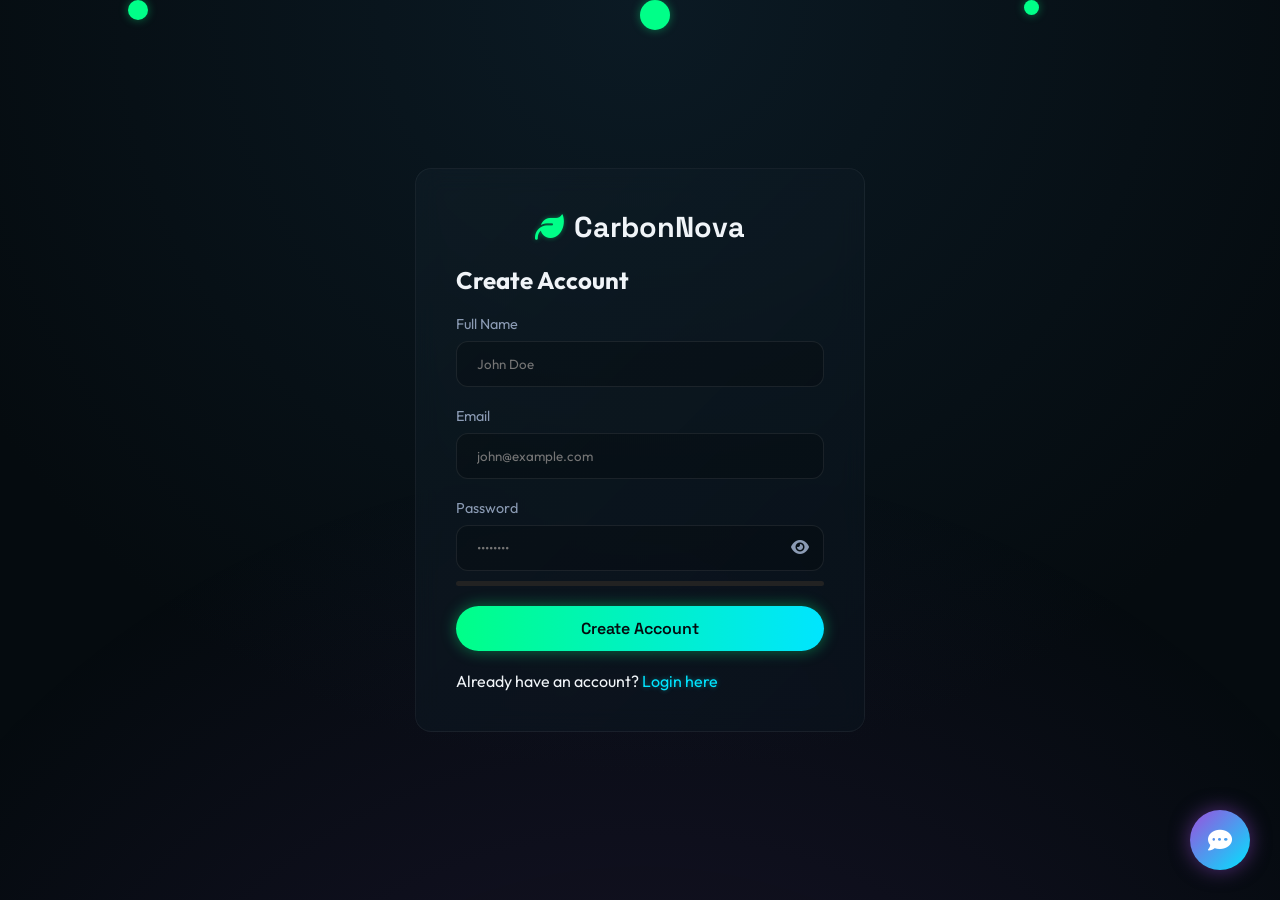
==== signup.html @ bcf6e7d4 "Add files via upload" ====
<!DOCTYPE html>
<html lang="en">
<head>
    <meta charset="UTF-8">
    <meta name="viewport" content="width=device-width, initial-scale=1.0">
    <title>CarbonNova - Join the Movement</title>
    <link rel="stylesheet" href="style.css">
    <link rel="stylesheet" href="https://cdnjs.cloudflare.com/ajax/libs/font-awesome/6.4.0/css/all.min.css">
    <style>
        .auth-container {
            min-height: 100vh;
            display: flex;
            align-items: center;
            justify-content: center;
            padding: 20px;
        }

        .auth-card {
            width: 100%;
            max-width: 450px;
            padding: 40px;
        }

        .strength-meter {
            height: 5px;
            background: #222;
            margin-top: -10px;
            margin-bottom: 20px;
            border-radius: 5px;
            overflow: hidden;
        }

        .strength-bar {
            height: 100%;
            width: 0%;
            transition: all 0.3s;
        }

        .password-container {
            position: relative;
        }

        .toggle-password {
            position: absolute;
            right: 15px;
            top: 40px;
            color: var(--text-muted);
            cursor: pointer;
        }

        #alert-box {
            display: none;
            padding: 10px;
            border-radius: 8px;
            margin-bottom: 20px;
            font-size: 0.9rem;
            text-align: center;
        }
        
        .alert-error {
            background: rgba(255, 50, 50, 0.2);
            border: 1px solid red;
            color: #ff8888;
        }
        .alert-success {
            background: rgba(0, 255, 136, 0.2);
            border: 1px solid var(--primary-green);
            color: var(--primary-green);
        }
    </style>
</head>
<body>
    <div class="bg-wave"></div>
    <div class="eco-particle" style="width: 20px; height: 20px; left: 10%; animation-duration: 10s;"></div>
    <div class="eco-particle" style="width: 15px; height: 15px; left: 80%; animation-duration: 15s; animation-delay: 2s;"></div>
    <div class="eco-particle" style="width: 30px; height: 30px; left: 50%; animation-duration: 12s; animation-delay: 5s;"></div>

    <div class="auth-container">
        <div class="glass-card auth-card reveal active">
            <div class="flex-center mb-2" style="font-family: var(--font-accent); font-size: 1.8rem; font-weight: 700;">
                <i class="fas fa-leaf text-green" style="margin-right: 10px;"></i> CarbonNova
            </div>
            
            <h2 class="mb-2 text-center">Create Account</h2>
            
            <div id="alert-box"></div>

            <form id="signupForm" onsubmit="handleSignup(event)">
                <div class="input-group">
                    <label>Full Name</label>
                    <input type="text" id="name" required placeholder="John Doe">
                </div>
                
                <div class="input-group">
                    <label>Email</label>
                    <input type="email" id="email" required placeholder="john@example.com">
                </div>

                <div class="input-group password-container">
                    <label>Password</label>
                    <input type="password" id="password" required placeholder="••••••••" oninput="checkStrength()">
                    <i class="fas fa-eye toggle-password" onclick="toggleVisibility()"></i>
                </div>
                
                <div class="strength-meter">
                    <div class="strength-bar" id="strengthBar"></div>
                </div>

                <button type="submit" class="btn btn-primary" style="width: 100%;">Create Account</button>
            </form>
            
            <div class="mt-2 text-center">
                <span class="text-muted">Already have an account?</span> 
                <a href="login.html" class="text-cyan" style="text-decoration: none;">Login here</a>
            </div>
        </div>
    </div>

    <script src="script.js"></script>
    <script>
        function toggleVisibility() {
            const pwd = document.getElementById('password');
            const icon = document.querySelector('.toggle-password');
            if(pwd.type === 'password') {
                pwd.type = 'text';
                icon.classList.replace('fa-eye', 'fa-eye-slash');
            } else {
                pwd.type = 'password';
                icon.classList.replace('fa-eye-slash', 'fa-eye');
            }
        }

        function checkStrength() {
            const val = document.getElementById('password').value;
            const bar = document.getElementById('strengthBar');
            let strength = 0;
            if(val.length >= 6) strength += 33;
            if(val.match(/[A-Z]/)) strength += 33;
            if(val.match(/[0-9]/)) strength += 34;
            
            bar.style.width = strength + '%';
            if(strength < 50) bar.style.backgroundColor = 'red';
            else if(strength < 100) bar.style.backgroundColor = 'orange';
            else bar.style.backgroundColor = 'var(--primary-green)';
        }

        function handleSignup(e) {
            e.preventDefault();
            const email = document.getElementById('email').value;
            const alertBox = document.getElementById('alert-box');
            
            // Mock Duplicate Email Protection
            if(email === 'test@carbonnova.com') {
                alertBox.className = 'alert-error';
                alertBox.innerText = 'Email already exists! Please login.';
                alertBox.style.display = 'block';
            } else {
                alertBox.className = 'alert-success';
                alertBox.innerText = 'Account created successfully! Redirecting...';
                alertBox.style.display = 'block';
                setTimeout(() => {
                    window.location.href = 'dashboard.html';
                }, 1500);
            }
        }
    </script>
</body>
</html>
---- style.css ----
@import url('https://fonts.googleapis.com/css2?family=Outfit:wght@300;400;600;800&family=Space+Grotesk:wght@400;600;700&display=swap');

:root {
  /* Colors */
  --bg-color: #050b0f;
  --bg-gradient: radial-gradient(circle at top, #0b1a24, #050b0f 70%);
  --primary-green: #00ff88;
  --primary-green-glow: rgba(0, 255, 136, 0.4);
  --cyan-highlight: #00e5ff;
  --cyan-glow: rgba(0, 229, 255, 0.4);
  --purple-glow: #9d4edd;
  --gold-accent: #ffd700;
  --text-main: #f0f4f8;
  --text-muted: #8b9bb4;
  
  /* Glassmorphism */
  --glass-bg: rgba(20, 35, 45, 0.3);
  --glass-border: rgba(255, 255, 255, 0.08);
  --glass-shadow: 0 8px 32px 0 rgba(0, 0, 0, 0.37);
  
  /* Typography */
  --font-main: 'Outfit', sans-serif;
  --font-accent: 'Space Grotesk', sans-serif;
  
  /* Transitions */
  --transition-fast: 0.2s ease;
  --transition-smooth: 0.4s cubic-bezier(0.25, 0.8, 0.25, 1);
}

* {
  margin: 0;
  padding: 0;
  box-sizing: border-box;
}

body {
  background: var(--bg-color);
  background-image: var(--bg-gradient);
  color: var(--text-main);
  font-family: var(--font-main);
  min-height: 100vh;
  overflow-x: hidden;
}

/* Scrollbar */
::-webkit-scrollbar {
  width: 8px;
}
::-webkit-scrollbar-track {
  background: var(--bg-color);
}
::-webkit-scrollbar-thumb {
  background: rgba(0, 255, 136, 0.3);
  border-radius: 4px;
}
::-webkit-scrollbar-thumb:hover {
  background: var(--primary-green);
}

/* Glassmorphism Classes */
.glass-panel {
  background: var(--glass-bg);
  backdrop-filter: blur(16px);
  -webkit-backdrop-filter: blur(16px);
  border: 1px solid var(--glass-border);
  border-radius: 20px;
  box-shadow: var(--glass-shadow);
}

.glass-card {
  background: linear-gradient(135deg, rgba(20,35,45,0.4) 0%, rgba(10,20,30,0.6) 100%);
  backdrop-filter: blur(12px);
  border: 1px solid rgba(255,255,255,0.05);
  border-radius: 16px;
  padding: 24px;
  transition: transform var(--transition-smooth), box-shadow var(--transition-smooth);
}

.glass-card:hover {
  transform: translateY(-5px);
  box-shadow: 0 10px 30px var(--primary-green-glow);
  border-color: rgba(0,255,136,0.3);
}

/* Buttons */
.btn {
  display: inline-flex;
  align-items: center;
  justify-content: center;
  padding: 12px 28px;
  font-family: var(--font-accent);
  font-weight: 600;
  border-radius: 50px;
  cursor: pointer;
  transition: all var(--transition-smooth);
  text-decoration: none;
  font-size: 1rem;
  position: relative;
  overflow: hidden;
  border: none;
}

.btn-primary {
  background: linear-gradient(90deg, #00ff88, #00e5ff);
  color: #050b0f;
  box-shadow: 0 0 15px var(--primary-green-glow);
}

.btn-primary:hover {
  box-shadow: 0 0 30px var(--primary-green-glow), 0 0 15px var(--cyan-glow);
  transform: scale(1.05);
}

.btn-outline {
  background: transparent;
  color: var(--primary-green);
  border: 1px solid var(--primary-green);
}

.btn-outline:hover {
  background: rgba(0, 255, 136, 0.1);
  box-shadow: 0 0 15px var(--primary-green-glow);
}

/* Inputs */
.input-group {
  margin-bottom: 20px;
  position: relative;
}

.input-group label {
  display: block;
  margin-bottom: 8px;
  color: var(--text-muted);
  font-size: 0.9rem;
}

.input-group input, .input-group select {
  width: 100%;
  padding: 14px 20px;
  background: rgba(0,0,0,0.2);
  border: 1px solid var(--glass-border);
  border-radius: 12px;
  color: var(--text-main);
  font-family: var(--font-main);
  transition: all var(--transition-fast);
}

.input-group input:focus, .input-group select:focus {
  outline: none;
  border-color: var(--cyan-highlight);
  box-shadow: 0 0 10px var(--cyan-glow);
}

/* Background Effects */
.bg-wave {
  position: fixed;
  top: 0;
  left: 0;
  width: 100vw;
  height: 100vh;
  z-index: -1;
  background: radial-gradient(circle at 50% 150%, rgba(157, 78, 221, 0.15), transparent 60%);
}

.eco-particle {
  position: absolute;
  background: var(--primary-green);
  border-radius: 50%;
  pointer-events: none;
  box-shadow: 0 0 10px var(--primary-green-glow);
  animation: float 8s infinite linear;
}

@keyframes float {
  0% { transform: translateY(0) scale(1); opacity: 0; }
  20% { opacity: 0.6; }
  80% { opacity: 0.6; }
  100% { transform: translateY(-100vh) scale(0.5); opacity: 0; }
}

/* Floating AI Chatbot */
.ai-chatbot {
  position: fixed;
  bottom: 30px;
  right: 30px;
  z-index: 1000;
}

.chat-btn {
  width: 60px;
  height: 60px;
  border-radius: 50%;
  background: linear-gradient(135deg, var(--purple-glow), var(--cyan-highlight));
  display: flex;
  align-items: center;
  justify-content: center;
  font-size: 24px;
  color: white;
  cursor: pointer;
  box-shadow: 0 0 20px rgba(157, 78, 221, 0.5);
  transition: transform var(--transition-smooth);
}

.chat-btn:hover {
  transform: scale(1.1) rotate(15deg);
}

.chat-window {
  position: absolute;
  bottom: 80px;
  right: 0;
  width: 350px;
  height: 500px;
  border-radius: 20px;
  display: flex;
  flex-direction: column;
  overflow: hidden;
  transform-origin: bottom right;
  transform: scale(0);
  opacity: 0;
  transition: all var(--transition-smooth);
  pointer-events: none;
}

.chat-window.active {
  transform: scale(1);
  opacity: 1;
  pointer-events: all;
}

.chat-header {
  padding: 15px 20px;
  background: rgba(157, 78, 221, 0.2);
  border-bottom: 1px solid var(--glass-border);
  display: flex;
  align-items: center;
  gap: 10px;
}

.chat-body {
  flex: 1;
  padding: 15px;
  overflow-y: auto;
  display: flex;
  flex-direction: column;
  gap: 10px;
}

.chat-message {
  max-width: 80%;
  padding: 10px 15px;
  border-radius: 15px;
  font-size: 0.9rem;
}

.chat-message.bot {
  background: rgba(0, 229, 255, 0.1);
  border: 1px solid rgba(0, 229, 255, 0.2);
  align-self: flex-start;
  border-bottom-left-radius: 5px;
}

.chat-message.user {
  background: rgba(0, 255, 136, 0.1);
  border: 1px solid rgba(0, 255, 136, 0.2);
  align-self: flex-end;
  border-bottom-right-radius: 5px;
}

.chat-input {
  padding: 15px;
  border-top: 1px solid var(--glass-border);
  display: flex;
  gap: 10px;
  background: rgba(0,0,0,0.3);
}

.chat-input input {
  flex: 1;
  background: transparent;
  border: none;
  color: var(--text-main);
  outline: none;
  font-family: var(--font-main);
}

.chat-input button {
  background: transparent;
  border: none;
  color: var(--cyan-highlight);
  cursor: pointer;
  font-size: 1.2rem;
}

/* Top Navbar (Dashboard) */
.top-nav {
  display: flex;
  justify-content: space-between;
  align-items: center;
  padding: 15px 30px;
  border-bottom: 1px solid var(--glass-border);
  position: sticky;
  top: 0;
  z-index: 100;
  background: rgba(5, 11, 15, 0.8);
  backdrop-filter: blur(10px);
}

/* Sidebar */
.sidebar {
  width: 260px;
  height: 100vh;
  position: fixed;
  left: 0;
  top: 0;
  border-right: 1px solid var(--glass-border);
  padding: 20px 0;
  display: flex;
  flex-direction: column;
  background: rgba(10, 20, 30, 0.4);
  backdrop-filter: blur(20px);
}

.logo-container {
  padding: 0 20px 20px;
  display: flex;
  align-items: center;
  gap: 10px;
  font-family: var(--font-accent);
  font-size: 1.5rem;
  font-weight: 700;
  color: var(--text-main);
  border-bottom: 1px solid var(--glass-border);
}

.logo-icon {
  color: var(--primary-green);
  font-size: 1.8rem;
  text-shadow: 0 0 10px var(--primary-green-glow);
}

.nav-links {
  margin-top: 20px;
  list-style: none;
}

.nav-links li a {
  display: flex;
  align-items: center;
  gap: 15px;
  padding: 12px 25px;
  color: var(--text-muted);
  text-decoration: none;
  transition: all var(--transition-fast);
  border-left: 3px solid transparent;
}

.nav-links li a:hover, .nav-links li.active a {
  color: var(--primary-green);
  background: linear-gradient(90deg, rgba(0,255,136,0.1) 0%, transparent 100%);
  border-left-color: var(--primary-green);
}

.nav-links li a i {
  width: 20px;
  text-align: center;
}

/* Main Dashboard Content Area */
.main-content {
  margin-left: 260px;
  min-height: 100vh;
}

/* Utilities */
.text-green { color: var(--primary-green); text-shadow: 0 0 5px var(--primary-green-glow); }
.text-cyan { color: var(--cyan-highlight); text-shadow: 0 0 5px var(--cyan-glow); }
.text-gold { color: var(--gold-accent); }
.fw-bold { font-weight: 700; }
.mt-1 { margin-top: 10px; }
.mt-2 { margin-top: 20px; }
.mb-1 { margin-bottom: 10px; }
.mb-2 { margin-bottom: 20px; }
.flex-between { display: flex; justify-content: space-between; align-items: center; }
.flex-center { display: flex; justify-content: center; align-items: center; }

/* Grid Layouts */
.grid-2 { display: grid; grid-template-columns: repeat(2, 1fr); gap: 20px; }
.grid-3 { display: grid; grid-template-columns: repeat(3, 1fr); gap: 20px; }
.grid-4 { display: grid; grid-template-columns: repeat(4, 1fr); gap: 20px; }

/* Badges */
.badge {
  padding: 4px 10px;
  border-radius: 20px;
  font-size: 0.8rem;
  font-weight: 600;
}
.badge-green { background: rgba(0, 255, 136, 0.2); color: var(--primary-green); border: 1px solid var(--primary-green-glow); }
.badge-purple { background: rgba(157, 78, 221, 0.2); color: var(--purple-glow); border: 1px solid rgba(157,78,221,0.4); }

/* Animation Classes */
.reveal {
  opacity: 0;
  transform: translateY(30px);
  transition: all 0.8s ease;
}
.reveal.active {
  opacity: 1;
  transform: translateY(0);
}

@media (max-width: 992px) {
  .grid-4, .grid-3 { grid-template-columns: repeat(2, 1fr); }
  .sidebar { transform: translateX(-100%); z-index: 1000; }
  .main-content { margin-left: 0; }
}

@media (max-width: 768px) {
  .grid-2, .grid-4, .grid-3 { grid-template-columns: 1fr; }
}

/* AI Assistant Premium Styles */
.matrix-bg {
  position: fixed;
  top: 0; left: 0; width: 100vw; height: 100vh;
  z-index: -2;
  background: radial-gradient(circle at center, #020b14, #000000);
  background-image: linear-gradient(rgba(0, 255, 136, 0.03) 1px, transparent 1px),
  linear-gradient(90deg, rgba(0, 255, 136, 0.03) 1px, transparent 1px);
  background-size: 30px 30px;
}

.ai-orb-container {
  display: flex;
  justify-content: center;
  align-items: center;
  height: 150px;
}

.ai-orb {
  width: 80px; height: 80px;
  border-radius: 50%;
  background: radial-gradient(circle at 30% 30%, var(--cyan-highlight), var(--purple-glow));
  box-shadow: 0 0 40px var(--cyan-glow), inset 0 0 20px rgba(255,255,255,0.5);
  animation: pulseOrb 3s infinite ease-in-out;
}

@keyframes pulseOrb {
  0% { transform: scale(0.95); box-shadow: 0 0 20px var(--cyan-glow); }
  50% { transform: scale(1.05); box-shadow: 0 0 50px var(--cyan-highlight); }
  100% { transform: scale(0.95); box-shadow: 0 0 20px var(--cyan-glow); }
}

.chat-fullscreen {
  display: flex;
  flex-direction: column;
  height: calc(100vh - 120px);
  background: rgba(10, 20, 30, 0.6);
  border: 1px solid var(--glass-border);
  border-radius: 20px;
  backdrop-filter: blur(15px);
  overflow: hidden;
}

.chat-fs-messages {
  flex: 1;
  padding: 30px;
  overflow-y: auto;
  display: flex;
  flex-direction: column;
  gap: 20px;
}

.msg-bubble {
  max-width: 70%;
  padding: 15px 25px;
  border-radius: 20px;
  line-height: 1.5;
  font-size: 1.05rem;
}

.msg-ai {
  background: rgba(0, 229, 255, 0.1);
  border: 1px solid rgba(0, 229, 255, 0.2);
  align-self: flex-start;
  border-top-left-radius: 0;
  color: #e0f7fa;
}

.msg-user {
  background: rgba(0, 255, 136, 0.15);
  border: 1px solid rgba(0, 255, 136, 0.3);
  align-self: flex-end;
  border-top-right-radius: 0;
  color: #fff;
}

.chat-fs-input {
  padding: 20px;
  background: rgba(0,0,0,0.4);
  border-top: 1px solid var(--glass-border);
  display: flex;
  gap: 15px;
  align-items: center;
}

.chat-fs-input input {
  flex: 1;
  background: rgba(255,255,255,0.05);
  border: 1px solid var(--glass-border);
  padding: 15px 25px;
  border-radius: 30px;
  color: white;
  font-size: 1.05rem;
  font-family: var(--font-main);
}

.chat-fs-input input:focus {
  outline: none;
  border-color: var(--cyan-highlight);
  box-shadow: 0 0 15px var(--cyan-glow);
}

.voice-btn {
  width: 50px; height: 50px;
  border-radius: 50%;
  background: linear-gradient(135deg, var(--purple-glow), var(--cyan-highlight));
  border: none; color: white;
  font-size: 1.2rem; cursor: pointer;
  display: flex; align-items: center; justify-content: center;
  transition: all var(--transition-fast);
}

.voice-btn:hover {
  transform: scale(1.1);
  box-shadow: 0 0 20px var(--purple-glow);
}

.prompt-chips {
  display: flex;
  gap: 10px;
  flex-wrap: wrap;
  margin-top: 10px;
}

.chip {
  background: rgba(0, 255, 136, 0.05);
  border: 1px solid var(--primary-green);
  color: var(--primary-green);
  padding: 8px 15px;
  border-radius: 20px;
  font-size: 0.9rem;
  cursor: pointer;
  transition: all var(--transition-fast);
}

.chip:hover {
  background: var(--primary-green);
  color: #000;
  box-shadow: 0 0 10px var(--primary-green-glow);
}
/* --- Innovative Games Styles --- */
.game-viewport {
    position: relative;
    width: 100%;
    height: 400px;
    background: rgba(0,0,0,0.5);
    border-radius: 15px;
    overflow: hidden;
    margin: 20px 0;
}

/* Waste Sorting Hero */
.falling-item {
    position: absolute;
    font-size: 3rem;
    cursor: grab;
    user-select: none;
    z-index: 10;
}
.falling-item:active { cursor: grabbing; }

.bin-container {
    position: absolute;
    bottom: 0;
    width: 100%;
    display: flex;
    justify-content: space-around;
    padding: 10px;
    background: linear-gradient(to top, rgba(0,255,136,0.1), transparent);
}

.bin {
    width: 100px;
    height: 120px;
    border: 2px dashed var(--glass-border);
    border-radius: 10px;
    display: flex;
    flex-direction: column;
    align-items: center;
    justify-content: center;
    transition: all 0.3s;
}
.bin i { font-size: 2.5rem; margin-bottom: 5px; }
.bin span { font-size: 0.8rem; font-weight: bold; }

.bin.highlight { border-color: var(--primary-green); background: rgba(0,255,136,0.1); transform: scale(1.1); }

/* Save Water Challenge */
.pipe-tap {
    position: absolute;
    font-size: 2.5rem;
    color: #555;
    cursor: pointer;
    transition: transform 0.2s;
}
.pipe-tap.leaking { color: var(--cyan-highlight); animation: shake 0.5s infinite; }
.pipe-tap.leaking::after {
    content: '💧';
    position: absolute;
    top: 30px; left: 10px;
    font-size: 1.5rem;
    animation: drip 1s infinite;
}

@keyframes drip {
    0% { transform: translateY(0); opacity: 1; }
    100% { transform: translateY(100px); opacity: 0; }
}

@keyframes shake {
    0%, 100% { transform: rotate(0); }
    25% { transform: rotate(5deg); }
    75% { transform: rotate(-5deg); }
}

/* Tree Tap Growth */
.tree-stage {
    font-size: 8rem;
    transition: all 0.5s cubic-bezier(0.175, 0.885, 0.32, 1.275);
}
.tree-grow-anim { animation: growBounce 0.5s ease-out; }

@keyframes growBounce {
    0% { transform: scale(0.8); }
    50% { transform: scale(1.2); }
    100% { transform: scale(1); }
}

/* Climate Quiz Arena */
.quiz-options {
    display: grid;
    grid-template-columns: 1fr 1fr;
    gap: 15px;
    margin-top: 20px;
}
.quiz-btn {
    background: rgba(255,255,255,0.05);
    border: 1px solid var(--glass-border);
    padding: 15px;
    border-radius: 12px;
    color: white;
    cursor: pointer;
    transition: all 0.2s;
    font-size: 1rem;
    text-align: left;
}
.quiz-btn:hover { background: rgba(255,255,255,0.1); border-color: var(--cyan-highlight); }
.quiz-btn.correct { background: var(--primary-green) !important; color: #000; border-color: white; }
.quiz-btn.wrong { background: #ff4d4d !important; color: white; border-color: white; }

/* Confetti effect */
.confetti {
    position: absolute;
    width: 10px;
    height: 10px;
    background: #f00;
    z-index: 1001;
    animation: confettiFall 3s ease-out forwards;
}

@keyframes confettiFall {
    0% { transform: translateY(-10vh) rotate(0deg); opacity: 1; }
    100% { transform: translateY(100vh) rotate(720deg); opacity: 0; }
}

/* Certificate Preview Modal */
.modal-overlay {
    position: fixed;
    top: 0; left: 0; width: 100%; height: 100%;
    background: rgba(0,0,0,0.85);
    z-index: 2000;
    display: none;
    align-items: center;
    justify-content: center;
    padding: 20px;
}
.modal-overlay.active { display: flex; }

.modal-content {
    background: #111;
    border: 1px solid var(--glass-border);
    border-radius: 20px;
    max-width: 900px;
    width: 100%;
    padding: 30px;
    position: relative;
    max-height: 90vh;
    overflow-y: auto;
}

.close-modal {
    position: absolute;
    top: 20px; right: 20px;
    font-size: 1.5rem;
    color: white;
    cursor: pointer;
}
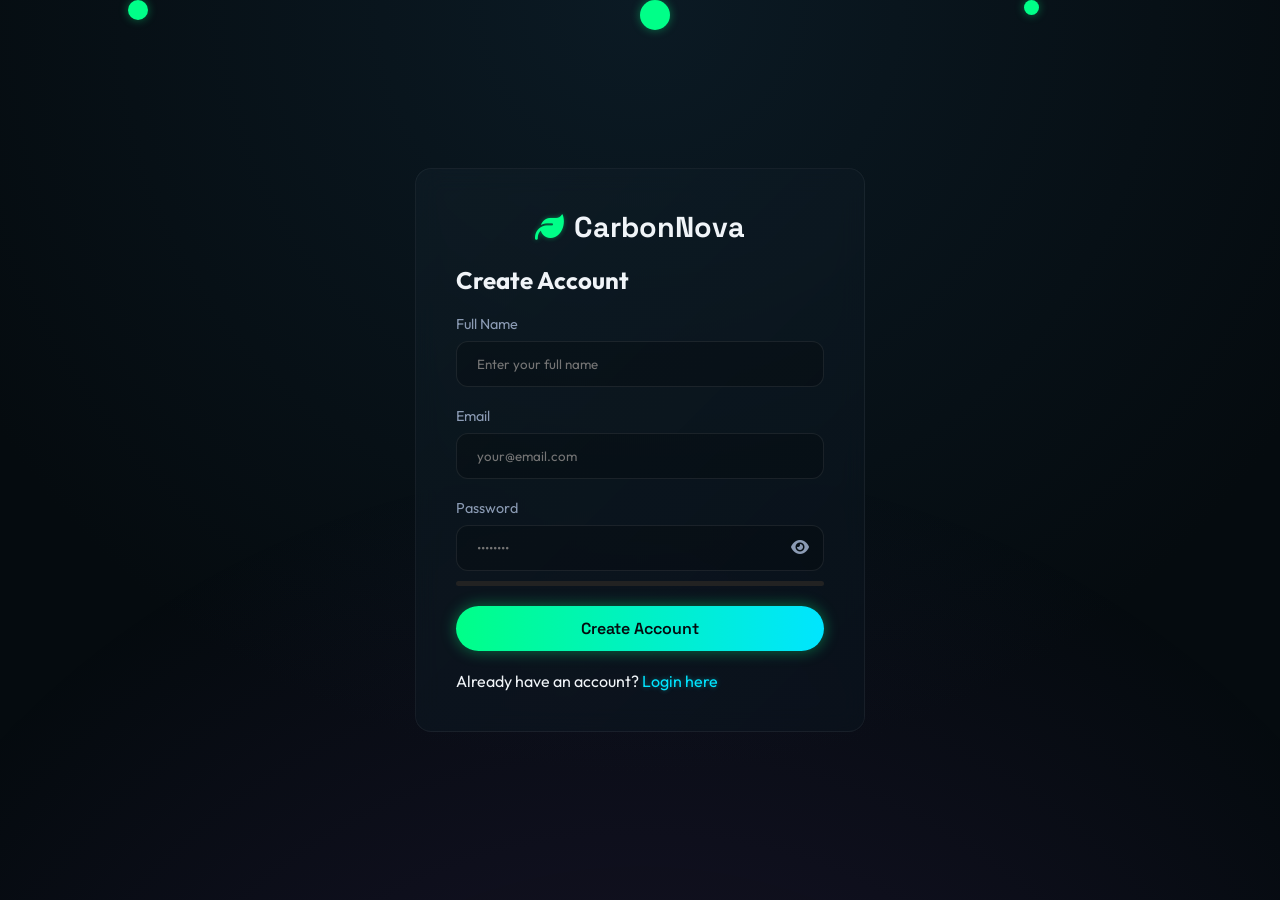
==== commit 1801f3d3: "Enhance signup form and localStorage handling Updated placeholders for name and email fields and mod" ====
--- a/signup.html
+++ b/signup.html
@@ -88,12 +88,12 @@
             <form id="signupForm" onsubmit="handleSignup(event)">
                 <div class="input-group">
                     <label>Full Name</label>
-                    <input type="text" id="name" required placeholder="John Doe">
+                    <input type="text" id="name" required placeholder="Enter your full name">
                 </div>
                 
                 <div class="input-group">
                     <label>Email</label>
-                    <input type="email" id="email" required placeholder="john@example.com">
+                    <input type="email" id="email" required placeholder="your@email.com">
                 </div>
 
                 <div class="input-group password-container">
@@ -116,7 +116,6 @@
         </div>
     </div>
 
-    <script src="script.js"></script>
     <script>
         function toggleVisibility() {
             const pwd = document.getElementById('password');
@@ -146,23 +145,22 @@
 
         function handleSignup(e) {
             e.preventDefault();
+            const name = document.getElementById('name').value;
             const email = document.getElementById('email').value;
             const alertBox = document.getElementById('alert-box');
             
-            // Mock Duplicate Email Protection
-            if(email === 'test@carbonnova.com') {
-                alertBox.className = 'alert-error';
-                alertBox.innerText = 'Email already exists! Please login.';
-                alertBox.style.display = 'block';
-            } else {
-                alertBox.className = 'alert-success';
-                alertBox.innerText = 'Account created successfully! Redirecting...';
-                alertBox.style.display = 'block';
-                setTimeout(() => {
-                    window.location.href = 'dashboard.html';
-                }, 1500);
-            }
+            // Save user name to localStorage
+            localStorage.setItem('userName', name);
+            localStorage.setItem('userEmail', email);
+            
+            alertBox.className = 'alert-success';
+            alertBox.innerText = 'Account created successfully! Redirecting...';
+            alertBox.style.display = 'block';
+            setTimeout(() => {
+                window.location.href = 'dashboard.html';
+            }, 1500);
         }
     </script>
 </body>
 </html>
+    
